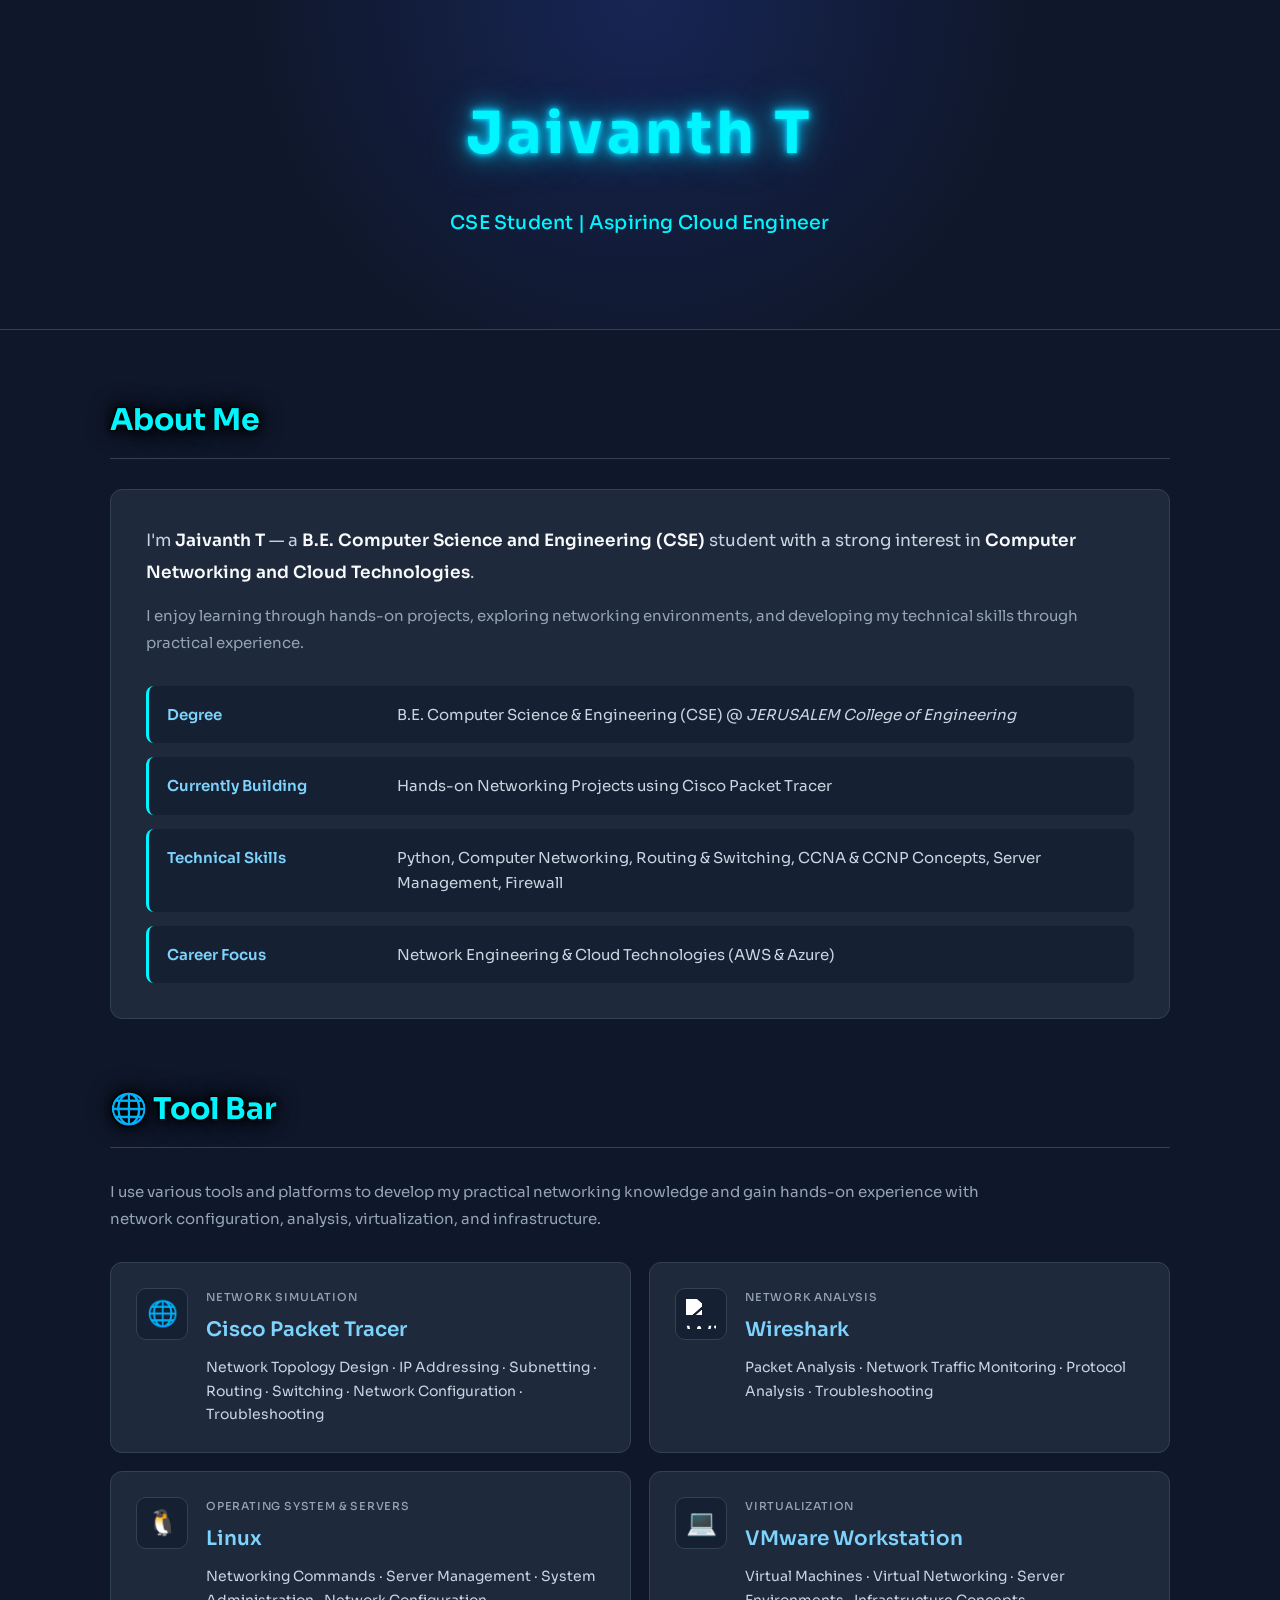
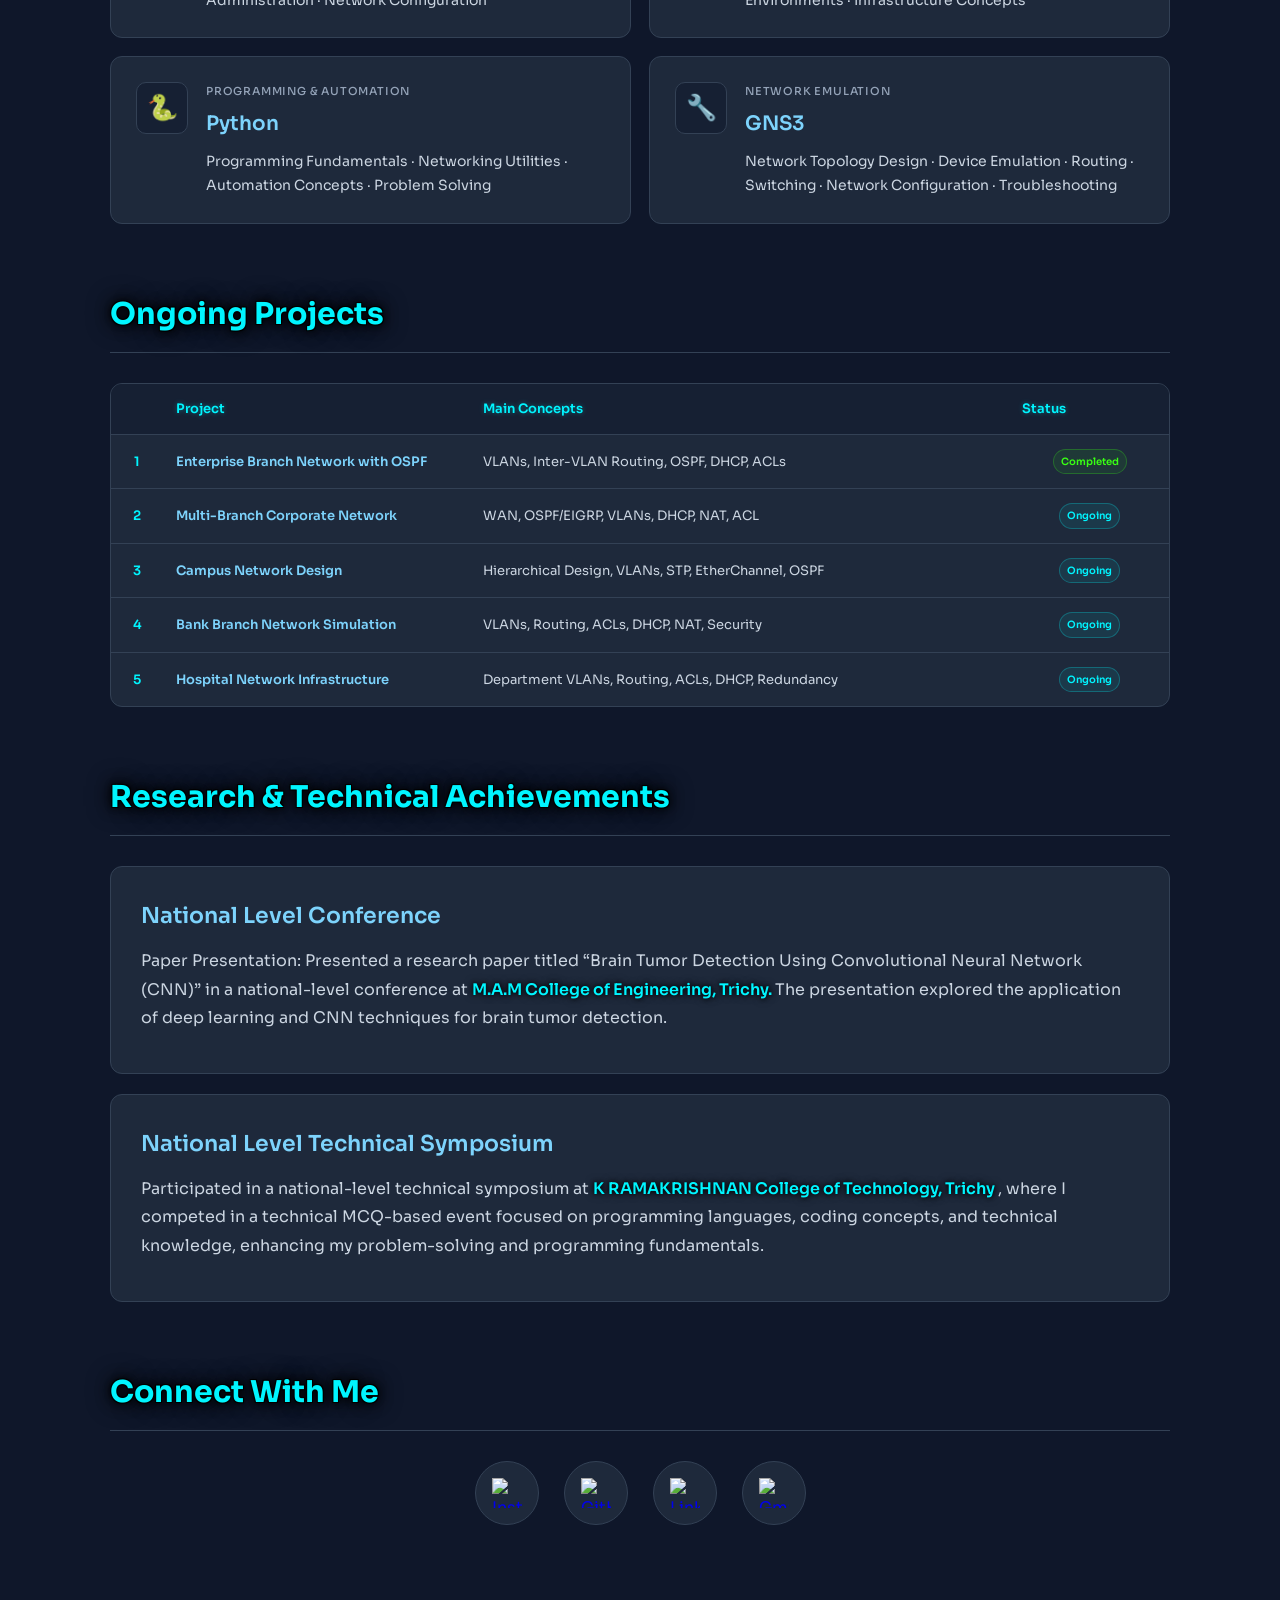
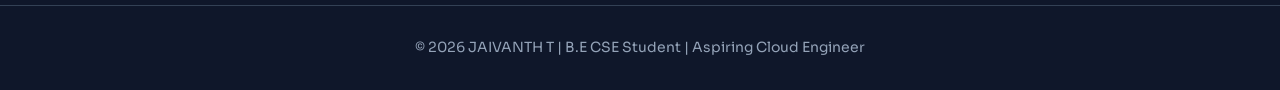
==== index.html @ 617c2a2b "Add portfolio website" ====
<!DOCTYPE html>
<html lang="en">
<head>
    <meta charset="UTF-8">
    <meta name="viewport" content="width=device-width, initial-scale=1.0">

    <title>Jaivanth T | Portfolio</title>

    <link rel="stylesheet" href="style.css">
</head>

<body>

    <!-- HERO SECTION -->
<header class="hero">

    <h1>Jaivanth T</h1>

    <div class="scroll-text-container">
        <div id="scroll-text" class="scroll-text">
            CSE Student | Aspiring Cloud Engineer
        </div>
    </div>

</header>

<!-- ================================
     ABOUT ME
================================ -->
<section class="section about-section">
    <h2>About Me</h2>

    <div class="about-card">

        <p class="about-intro">
            I'm <strong>Jaivanth T</strong> — a
            <strong>B.E. Computer Science and Engineering (CSE)</strong>
            student with a strong interest in
            <strong>Computer Networking and Cloud Technologies</strong>.
        </p>

        <p class="about-description">
            I enjoy learning through hands-on projects, exploring networking
            environments, and developing my technical skills through practical
            experience.
        </p>

        <div class="about-details">

            <div class="about-row">
                <span class="about-label">Degree</span>
                <span class="about-value">
                    B.E. Computer Science & Engineering (CSE) @ <i>JERUSALEM College of Engineering</i>
                </span>
            </div>



            <div class="about-row">
                <span class="about-label">Currently Building</span>
                <span class="about-value">
                    Hands-on Networking Projects
                    using Cisco Packet Tracer
                </span>
            </div>


            <div class="about-row">
                <span class="about-label">Technical Skills</span>
                <span class="about-value">
                    Python, Computer Networking, Routing & Switching,
                    CCNA & CCNP Concepts, Server Management, Firewall
                </span>
            </div>

            <div class="about-row">
                <span class="about-label">Career Focus</span>
                <span class="about-value">
                    Network Engineering & Cloud Technologies (AWS & Azure)
                </span>
            </div>

        </div>
    </div>
</section>


<!-- ========================================
     NETWORKING TOOLS & PLATFORMS
======================================== -->

<section class="section tools-section">

    <h2>🌐 Tool Bar</h2>

    <p class="tools-intro">
        I use various tools and platforms to develop my practical
        networking knowledge and gain hands-on experience with network
        configuration, analysis, virtualization, and infrastructure.
    </p>


    <div class="tools-grid">


        <!-- Cisco Packet Tracer -->

        <div class="tool-card">

            <div class="tool-icon">
                🌐
            </div>

            <div class="tool-content">

                <span class="tool-category">
                    Network Simulation
                </span>

                <h3>Cisco Packet Tracer</h3>

                <p>
                    Network Topology Design · IP Addressing · Subnetting ·
                    Routing · Switching · Network Configuration ·
                    Troubleshooting
                </p>

            </div>

        </div>


        <!-- Wireshark -->

        <div class="tool-card">

            <div class="tool-icon">
    <img src="https://cdn.jsdelivr.net/gh/simple-icons/simple-icons/icons/wireshark.svg"
         alt="Wireshark Logo">
</div>

            <div class="tool-content">

                <span class="tool-category">
                    Network Analysis
                </span>

                <h3>Wireshark</h3>

                <p>
                    Packet Analysis · Network Traffic Monitoring ·
                    Protocol Analysis · Troubleshooting
                </p>

            </div>

        </div>


        <!-- Linux -->

        <div class="tool-card">

            <div class="tool-icon">
                🐧
            </div>

            <div class="tool-content">

                <span class="tool-category">
                    Operating System & Servers
                </span>

                <h3>Linux</h3>

                <p>
                    Networking Commands · Server Management ·
                    System Administration · Network Configuration
                </p>

            </div>

        </div>


        <!-- VMware Workstation -->

        <div class="tool-card">

            <div class="tool-icon">
                💻
            </div>

            <div class="tool-content">

                <span class="tool-category">
                    Virtualization
                </span>

                <h3>VMware Workstation</h3>

                <p>
                    Virtual Machines · Virtual Networking ·
                    Server Environments · Infrastructure Concepts
                </p>

            </div>

        </div>


        <!-- Python -->

        <div class="tool-card">

            <div class="tool-icon">
                🐍
            </div>

            <div class="tool-content">

                <span class="tool-category">
                    Programming & Automation
                </span>

                <h3>Python</h3>

                <p>
                    Programming Fundamentals · Networking Utilities ·
                    Automation Concepts · Problem Solving
                </p>

            </div>

        </div>


        <!-- GNS3 -->

        <div class="tool-card">

            <div class="tool-icon">
                🔧
            </div>

            <div class="tool-content">

                <span class="tool-category">
                    Network Emulation
                </span>

                <h3>GNS3</h3>

                <p>
                    Network Topology Design · Device Emulation ·
                    Routing · Switching · Network Configuration ·
                    Troubleshooting
                </p>

            </div>

        </div>

    </div>

</section>



<!-- ========================================
     ONGOING PROJECTS
======================================== -->

<section class="section projects-section">

    <h2>Ongoing Projects</h2>

    <div class="projects-table-container">

        <table class="projects-table">

            <thead>

                <tr>
                    <th> </th>
                    <th>Project</th>
                    <th>Main Concepts</th>
                    <th>Status</th>
                </tr>

            </thead>


            <tbody>

                <tr>
                    <td>1</td>

                    <td class="project-name">
                        Enterprise Branch Network with OSPF
                    </td>

                    <td>
                        VLANs, Inter-VLAN Routing, OSPF, DHCP, ACLs
                    </td>

                    <td>
                        <span class="project-status completed">
                            Completed
                        </span>
                    </td>
                </tr>


                <tr>
                    <td>2</td>

                    <td class="project-name">
                        Multi-Branch Corporate Network
                    </td>

                    <td>
                        WAN, OSPF/EIGRP, VLANs, DHCP, NAT, ACL
                    </td>

                    <td>
                        <span class="project-status ongoing">
                              Ongoing
                        </span>
                    </td>
                </tr>


                <!-- <tr>
                    <td>3</td>

                    <td class="project-name">
                        Network Security with VLAN + ACL
                    </td>

                    <td>
                        VLAN Segmentation, ACL, Port Security
                    </td>

                    <td>
                        <span class="project-status ongoing">
                              Ongoing
                        </span>
                    </td>
                </tr> -->


                <tr>
                    <td>3</td>

                    <td class="project-name">
                        Campus Network Design
                    </td>

                    <td>
                        Hierarchical Design, VLANs, STP,
                        EtherChannel, OSPF
                    </td>

                    <td>
                        <span class="project-status ongoing">
                              Ongoing
                        </span>
                    </td>
                </tr>


                <tr>
                    <td>4</td>

                    <td class="project-name">
                        Bank Branch Network Simulation
                    </td>

                    <td>
                        VLANs, Routing, ACLs, DHCP, NAT, Security
                    </td>

                    <td>
                        <span class="project-status ongoing">
                              Ongoing
                        </span>
                    </td>
                </tr>


                <tr>
                    <td>5</td>

                    <td class="project-name">
                        Hospital Network Infrastructure
                    </td>

                    <td>
                        Department VLANs, Routing, ACLs,
                        DHCP, Redundancy
                    </td>

                    <td>
                        <span class="project-status ongoing">
                              Ongoing
                        </span>
                    </td>
                </tr>


                <!-- <tr>
                    <td>7</td>

                    <td class="project-name">
                        ISP Network Simulation
                    </td>

                    <td>
                        Multiple Routers, OSPF, Static Routing, WAN
                    </td>

                    <td>
                        <span class="project-status ongoing">
                              Ongoing
                        </span>
                    </td>
                </tr>


                <tr>
                    <td>8</td>

                    <td class="project-name">
                        Network Monitoring & Troubleshooting Lab
                    </td>

                    <td>
                        Ping, Traceroute, Routing Tables, DHCP,
                        DNS, Troubleshooting
                    </td>

                    <td>
                        <span class="project-status ongoing">
                              Ongoing
                        </span>
                    </td>
                </tr>


                <tr>
                    <td>9</td>

                    <td class="project-name">
                        Secure Office Network
                    </td>

                    <td>
                        VLAN, ACL, NAT, DHCP, SSH, Port Security
                    </td>

                    <td>
                        <span class="project-status ongoing">
                              Ongoing
                        </span>
                    </td>
                </tr>


                <tr>
                    <td>10</td>

                    <td class="project-name">
                        Redundant Enterprise Network
                    </td>

                    <td>
                        STP, EtherChannel, HSRP Concepts, OSPF
                    </td>

                    <td>
                        <span class="project-status ongoing">
                             Ongoing
                        </span>
                    </td>
                </tr> -->

            </tbody>

        </table>

    </div>

</section>


 
    <!-- ACHIEVEMENTS -->
    <section class="section">
        <h2>Research & Technical Achievements</h2>

        <div class="card">
            <h3>National Level Conference</h3>
<p>
    Paper Presentation: Presented a research paper titled
    “Brain Tumor Detection Using Convolutional Neural Network (CNN)”
    in a national-level conference at
    <span class="college-name">
        M.A.M College of Engineering, Trichy.
    </span>
    The presentation explored the application of deep learning and CNN
    techniques for brain tumor detection.
</p>

        </div>

        <div class="card">
            <h3>National Level Technical Symposium</h3>

<p>
    Participated in a national-level technical symposium at
    <span class="college-name">
        K RAMAKRISHNAN College of Technology, Trichy
    </span>,
    where I competed in a technical MCQ-based event focused on
    programming languages, coding concepts, and technical knowledge,
    enhancing my problem-solving and programming fundamentals.
</p>

        </div>
    </section>



    <!-- CONNECT WITH ME -->
<section class="section contact">
    <h2>Connect With Me</h2>

    <div class="social-links">

        <!-- Instagram -->
        <a href="https://www.instagram.com/ja1vanth._/"
           target="_blank"
           rel="noopener noreferrer"
           class="social-icon"
           aria-label="Instagram">
            <img src="https://cdn.jsdelivr.net/gh/simple-icons/simple-icons/icons/instagram.svg"
                 alt="Instagram">
        </a>

        <!-- GitHub -->
        <a href="https://github.com/jaivanth-net"
           target="_blank"
           rel="noopener noreferrer"
           class="social-icon"
           aria-label="GitHub">
            <img src="https://cdn.jsdelivr.net/gh/simple-icons/simple-icons/icons/github.svg"
                 alt="GitHub">
        </a>

        <!-- LinkedIn -->
        <a href="https://www.linkedin.com/in/jaivanth-t-62360b422/"
           target="_blank"
           rel="noopener noreferrer"
           class="social-icon"
           aria-label="LinkedIn">
            <img src="https://cdn.jsdelivr.net/gh/simple-icons/simple-icons/icons/linkedin.svg"
                 alt="LinkedIn">
        </a>

        <!-- Gmail -->
        <a href="mailto:jaivanth.ta@gmail.com"
           class="social-icon"
           aria-label="Email">
            <img src="https://cdn.jsdelivr.net/gh/simple-icons/simple-icons/icons/gmail.svg"
                 alt="Gmail">
        </a>

    </div>
</section>


    <!-- FOOTER -->
    <footer>
        <p>© 2026 JAIVANTH T | B.E CSE Student | Aspiring Cloud Engineer</p>
    </footer>
<script src="script.js"></script>
</body>
</html>
---- style.css ----
/* ========================================
   FONT
======================================== */

@import url('https://fonts.googleapis.com/css2?family=Sora:wght@400;500;600;700&display=swap');


/* ========================================
   COLOUR PALETTE
======================================== */

:root {
    --background: #0F172A;

    --card: #1E293B;

    --card-inner: #162033;

    --white: #F8FAFC;

    --heading: #00F5FF;

    --title: #7DD3FC;

    --text: #CBD5E1;

    --muted: #94A3B8;

    --border: #334155;

    --hover: #0EA5E9;

    --success: #34D399;

    --success-bg: #064E3B;
}


/* ========================================
   GLOBAL
======================================== */

* {
    margin: 0;
    padding: 0;
    box-sizing: border-box;
}

html {
    scroll-behavior: smooth;
}

body {
    font-family: 'Sora', sans-serif;

    background: var(--background);

    color: var(--text);

    line-height: 1.7;

    font-weight: 400;
}


/* ========================================
   HERO
======================================== */

.hero {
    min-height: 330px;

    display: flex;

    flex-direction: column;

    justify-content: center;

    align-items: center;

    text-align: center;

    overflow: hidden;

    padding: 50px 20px;

    background:
        radial-gradient(
            circle at top,
            #172554 0%,
            #0F172A 55%
        );

    border-bottom: 1px solid var(--border);
}


/* ========================================
   NAME
======================================== */

.hero h1 {
    font-size: 58px;
    font-weight: 700;
    letter-spacing: 4px;
    color: #00F5FF;
    margin-bottom: 18px;

    text-shadow:
        0 0 5px #00E5FF,
        0 0 12px #00BFFF,
        0 0 25px rgba(0, 229, 255, 0.7),
        0 0 45px rgba(0, 191, 255, 0.4);
}


/* ========================================
   SCROLLING TITLE
======================================== */

.scroll-text-container {
    width: 100%;

    max-width: 900px;

    height: 42px;

    display: flex;

    justify-content: center;

    align-items: center;

    overflow: hidden;
}

.scroll-text {
    font-family: 'Sora', sans-serif;

    font-size: 19px;

    font-weight: 500;

    letter-spacing: 0.2px;

    color: var(--heading);

    white-space: nowrap;

    animation: textScroll 0.8s ease-in-out;
}


/* ========================================
   SCROLL ANIMATION
======================================== */

@keyframes textScroll {

    0% {

        transform:
            translateY(35px)
            scale(0.90);

        opacity: 0;

        filter: blur(6px);

    }

    70% {

        transform:
            translateY(-3px)
            scale(1.02);

        opacity: 1;

        filter: blur(0);

    }

    100% {

        transform:
            translateY(0)
            scale(1);

        opacity: 1;

    }

}


/* ========================================
   MAIN SECTIONS
======================================== */

.section {
    width: 90%;

    max-width: 1100px;

    margin: 65px auto;

    padding: 0 20px;
}


/* ========================================
   SECTION HEADINGS
======================================== */

.section h2 {

    font-size: 30px;

    font-weight: 700;

    color: #00F5FF;

    margin-bottom: 30px;

    padding-bottom: 12px;

    border-bottom: 1px solid var(--border);

    /* Black outline + black glow */

    text-shadow:
    -1px -1px 0 #000000,
     1px -1px 0 #000000,
    -1px  1px 0 #000000,
     1px  1px 0 #000000,
     0 0 6px #000000,
     0 0 15px #000000,
     0 0 25px rgba(0, 0, 0, 0.95);

}


/* ========================================
   CARDS
======================================== */

.card {
    width: 100%;

    background: var(--card);

    border: 1px solid var(--border);

    border-radius: 12px;

    padding: 30px;

    margin-bottom: 20px;

    transition:
        transform 0.3s ease,
        border-color 0.3s ease,
        box-shadow 0.3s ease;
}


/* ========================================
   CARD HOVER
======================================== */

.card:hover {
    transform: translateY(-4px);

    border-color: var(--heading);

    box-shadow:
        0 12px 30px rgba(0, 0, 0, 0.25);
}


/* ========================================
   SKILLS
======================================== */

.card ul {
    list-style: none;

    display: grid;

    grid-template-columns:
        repeat(2, minmax(0, 1fr));

    gap: 16px;

    padding: 0;

    margin: 0;
}


/* ========================================
   SKILL ITEMS
======================================== */

.card li {
    background: var(--card-inner);

    padding: 14px 20px;

    border-radius: 8px;

    border-left: 3px solid var(--heading);

    font-family: 'Sora', sans-serif;

    font-size: 16px;

    font-weight: 400;

    color: var(--text);

    transition:
        transform 0.3s ease,
        background 0.3s ease;
}


/* ========================================
   SKILL HOVER
======================================== */

.card li:hover {
    transform: translateX(5px);

    background: var(--card);
}


/* ========================================
   PROJECT TITLES
======================================== */

.card h3 {
    font-family: 'Sora', sans-serif;

    font-size: 22px;

    font-weight: 600;

    color: var(--title);

    margin-bottom: 12px;
}


/* ========================================
   INNER CONTENT
======================================== */

.card p {
    font-family: 'Sora', sans-serif;

    font-size: 16px;

    font-weight: 400;

    color: var(--text);

    line-height: 1.8;

    margin-bottom: 10px;
}


/* ========================================
   PROJECT STATUS
======================================== */

.status {
    display: inline-block;

    margin-top: 12px;

    padding: 5px 14px;

    border-radius: 20px;

    background: var(--success-bg);

    color: var(--success);

    font-family: 'Sora', sans-serif;

    font-size: 13px;

    font-weight: 500;
}


/* ========================================
   NOTES
======================================== */

.note {
    margin-top: 20px;

    font-family: 'Sora', sans-serif;

    font-size: 15px;

    font-weight: 400;

    color: var(--muted);

    font-style: italic;
}


/* ========================================
   CONNECT WITH ME
======================================== */

.social-links {
    display: flex;

    justify-content: center;

    align-items: center;

    gap: 25px;

    margin-top: 25px;
}


/* ========================================
   SOCIAL ICON CONTAINER
======================================== */

.social-icon {
    width: 64px;

    height: 64px;

    display: flex;

    justify-content: center;

    align-items: center;

    background: var(--card);

    border: 1px solid var(--border);

    border-radius: 50%;

    text-decoration: none;

    transition:
        transform 0.3s ease,
        border-color 0.3s ease,
        box-shadow 0.3s ease,
        background 0.3s ease;
}


/* ========================================
   SOCIAL ICON
======================================== */

.social-icon img {
    width: 30px;

    height: 30px;

    /*
       IMPORTANT:
       No invert filter here.
       This keeps the original logo colours.
    */

    filter: none;

    transition:
        transform 0.3s ease;
}


/* ========================================
   INSTAGRAM
======================================== */

.social-icon.instagram img {
    filter: none;
}


/* ========================================
   GITHUB
======================================== */

.social-icon.github img {
    filter: none;
}


/* ========================================
   LINKEDIN
======================================== */

.social-icon.linkedin img {
    filter: none;
}


/* ========================================
   GMAIL
======================================== */

.social-icon.gmail img {
    filter: none;
}



/* ========================================
   SOCIAL HOVER
======================================== */

.social-icon:hover {
    transform: translateY(-7px);

    border-color: var(--heading);

    background: #172554;

    box-shadow:
        0 8px 20px rgba(56, 189, 248, 0.20);
}


.social-icon:hover img {
    transform: scale(1.15);
}


/* ========================================
   FOOTER
======================================== */

footer {
    width: 100%;

    text-align: center;

    padding: 30px 20px;

    margin-top: 80px;

    border-top: 1px solid var(--border);

    color: var(--muted);

    font-family: 'Sora', sans-serif;

    font-size: 14px;

    font-weight: 400;
}


/* ========================================
   MOBILE
======================================== */

@media (max-width: 700px) {

    .hero {
        min-height: 270px;

        padding: 40px 15px;
    }


    .hero h1 {
        font-size: 38px;

        letter-spacing: 3px;
    }


    .scroll-text {
        font-size: 15px;
    }


    .section {
        width: 92%;

        padding: 0 10px;

        margin: 45px auto;
    }


    .section h2 {
        font-size: 26px;
    }


    .card {
        padding: 22px;
    }


    .card ul {
        grid-template-columns: 1fr;

        gap: 12px;
    }


    .card li {
        font-size: 15px;
    }


    .card h3 {
        font-size: 20px;
    }


    .card p {
        font-size: 15px;
    }


    /* SOCIAL ICONS */

    .social-links {
        gap: 15px;
    }


    .social-icon {
        width: 54px;

        height: 54px;
    }


    .social-icon img {
        width: 25px;

        height: 25px;
    }


    footer {
        font-size: 13px;
    }
}


/* ========================================
   VERY SMALL SCREENS
======================================== */

@media (max-width: 400px) {

    .hero h1 {
        font-size: 32px;
    }


    .scroll-text {
        font-size: 13px;
    }


    .social-links {
        gap: 10px;
    }
}
/* ========================================
   ABOUT ME
======================================== */

.about-card {
    width: 100%;
    background: var(--card);
    border: 1px solid var(--border);
    border-radius: 12px;
    padding: 35px;
    transition:
        transform 0.3s ease,
        border-color 0.3s ease,
        box-shadow 0.3s ease;
}

.about-card:hover {
    transform: translateY(-4px);
    border-color: var(--heading);
    box-shadow: 0 12px 30px rgba(0, 0, 0, 0.25);
}

.about-intro {
    font-size: 17px;
    line-height: 1.9;
    color: var(--text);
    margin-bottom: 12px;
}

.about-intro strong {
    color: var(--white);
    font-weight: 600;
}

.about-description {
    font-size: 15px;
    line-height: 1.8;
    color: var(--muted);
    margin-bottom: 30px;
}

.about-details {
    display: flex;
    flex-direction: column;
    gap: 14px;
}

.about-row {
    display: grid;
    grid-template-columns: 210px 1fr;
    gap: 20px;
    padding: 16px 18px;
    background: var(--card-inner);
    border-left: 3px solid var(--heading);
    border-radius: 8px;
    transition:
        transform 0.3s ease,
        background 0.3s ease,
        border-color 0.3s ease;
}

.about-row:hover {
    transform: translateX(5px);
    background: var(--card);
    border-color: var(--hover);
}

.about-label {
    color: var(--title);
    font-size: 15px;
    font-weight: 600;
}

.about-value {
    color: var(--text);
    font-size: 15px;
    line-height: 1.7;
}


/* ========================================
   NETWORKING TOOLS & PLATFORMS
======================================== */

.tools-intro {
    color: var(--muted);
    font-size: 15px;
    line-height: 1.8;
    margin-bottom: 30px;
    max-width: 900px;
}

.tools-grid {
    display: grid;
    grid-template-columns: repeat(2, minmax(0, 1fr));
    gap: 20px;
}

.tool-card {
    display: flex;
    gap: 20px;
    align-items: flex-start;

    background: var(--card);
    border: 1px solid var(--border);
    border-radius: 12px;
    padding: 28px;

    transition:
        transform 0.3s ease,
        border-color 0.3s ease,
        box-shadow 0.3s ease;
}

.tool-card:hover {
    transform: translateY(-5px);
    border-color: var(--heading);
    box-shadow: 0 12px 30px rgba(0, 0, 0, 0.25);
}

.tool-icon {
    min-width: 55px;
    height: 55px;

    display: flex;
    justify-content: center;
    align-items: center;

    background: var(--card-inner);
    border: 1px solid var(--border);
    border-radius: 10px;

    font-size: 27px;

    transition:
        transform 0.3s ease,
        border-color 0.3s ease,
        background 0.3s ease;
}

.tool-card:hover .tool-icon {
    transform: scale(1.08);
    border-color: var(--heading);
    background: #172554;
}

.tool-content {
    flex: 1;
}

.tool-category {
    display: block;
    color: var(--muted);
    font-size: 12px;
    font-weight: 500;
    text-transform: uppercase;
    letter-spacing: 0.7px;
    margin-bottom: 7px;
}

.tool-card h3 {
    color: var(--title);
    font-size: 20px;
    font-weight: 600;
    margin-bottom: 10px;
}

.tool-card p {
    color: var(--text);
    font-size: 14px;
    line-height: 1.7;
    margin: 0;
}


/* ========================================
   MOBILE
======================================== */

@media (max-width: 700px) {

    .about-card {
        padding: 22px;
    }

    .about-intro {
        font-size: 15px;
    }

    .about-description {
        font-size: 14px;
    }

    .about-row {
        grid-template-columns: 1fr;
        gap: 5px;
        padding: 14px 16px;
    }

    .about-label {
        font-size: 14px;
    }

    .about-value {
        font-size: 14px;
    }

    .tools-grid {
        grid-template-columns: 1fr;
    }

    .tool-card {
        padding: 22px;
        gap: 15px;
    }

    .tool-icon {
        min-width: 48px;
        height: 48px;
        font-size: 23px;
    }

    .tool-card h3 {
        font-size: 18px;
    }

    .tool-card p {
        font-size: 13px;
    }
}
/* ========================================
   TOOLS I USE - LOGOS
======================================== */

.tools-logo-grid {
    display: grid;
    grid-template-columns: repeat(5, 1fr);
    gap: 8px;
    margin-top: 30px;
}

.logo-card {
    height: 70px;
    width: 70px;
    display: flex;
    justify-content: center;
    align-items: center;
    
    background: var(--card);
    border: 1px solid var(--border);
    border-radius: 5px;

    transition:
        transform 0.3s ease,
        border-color 0.3s ease,
        box-shadow 0.3s ease,
        background 0.3s ease;
}

.logo-card img {
    width: 48px;
    height: 48px;

    /* Black/white appearance initially */
    filter: grayscale(1) brightness(0) invert(1);

    transition:
        filter 0.35s ease,
        transform 0.35s ease;
}


/* ========================================
   HOVER EFFECT
======================================== */

.logo-card:hover {
    transform: translateY(-8px);
    background: var(--card-inner);
}

.logo-card:hover img {
    transform: scale(1.18);
}




/* ========================================
   MOBILE
======================================== */

@media (max-width: 900px) {
    .tools-logo-grid {
        grid-template-columns: repeat(1, 2fr);
    }
}

@media (max-width: 600px) {
    .tools-logo-grid {
        grid-template-columns: repeat(2, 1fr);
        gap: 15px;
    }

    .logo-card {
        height: 125px;
    }

    .logo-card img {
        width: 44px;
        height: 44px;
    }
}

.college-name {
    color: #00F5FF;
    font-weight: 600;
}

.college-name {
    color: #00F5FF;
    font-weight: 600;

    text-shadow:
        0 0 4px #000000,
        0 0 8px rgba(0, 0, 0, 0.8);
}


/* ========================================
   NETWORKING TOOLS & PLATFORMS
======================================== */

.tools-intro {

    color: var(--muted);

    font-size: 15px;

    line-height: 1.8;

    margin-bottom: 30px;

    max-width: 900px;

}


/* ========================================
   TOOLS GRID
======================================== */

.tools-grid {

    display: grid;

    grid-template-columns:
        repeat(2, minmax(0, 1fr));

    gap: 18px;

}


/* ========================================
   TOOL CARD
======================================== */

.tool-card {

    display: flex;

    gap: 18px;

    align-items: flex-start;

    background: var(--card);

    border: 1px solid var(--border);

    border-radius: 12px;

    padding: 25px;

    transition:
        transform 0.3s ease,
        border-color 0.3s ease,
        box-shadow 0.3s ease,
        background 0.3s ease;

}


/* ========================================
   CARD HOVER
======================================== */

.tool-card:hover {

    transform: translateY(-5px);

    border-color: #00F5FF;

    box-shadow:
        0 0 18px rgba(0, 245, 255, 0.18),
        0 12px 30px rgba(0, 0, 0, 0.25);

}


/* ========================================
   TOOL ICON
======================================== */

.tool-icon {

    min-width: 52px;

    width: 52px;

    height: 52px;

    display: flex;

    justify-content: center;

    align-items: center;

    background: var(--card-inner);

    border: 1px solid var(--border);

    border-radius: 10px;

    font-size: 25px;

    transition:
        transform 0.3s ease,
        border-color 0.3s ease,
        background 0.3s ease,
        box-shadow 0.3s ease;

}


.tool-card:hover .tool-icon {

    transform: scale(1.08);

    border-color: #00F5FF;

    background: #172554;

    box-shadow:
        0 0 12px rgba(0, 245, 255, 0.20);

}


/* ========================================
   TOOL CONTENT
======================================== */

.tool-content {

    flex: 1;

}


/* ========================================
   CATEGORY
======================================== */

.tool-category {

    display: block;

    color: var(--muted);

    font-size: 11px;

    font-weight: 500;

    text-transform: uppercase;

    letter-spacing: 0.8px;

    margin-bottom: 6px;

}


/* ========================================
   TOOL NAME
======================================== */

.tool-card h3 {

    color: var(--title);

    font-size: 20px;

    font-weight: 600;

    margin-bottom: 9px;

    transition:
        color 0.3s ease;

}


.tool-card:hover h3 {

    color: #00F5FF;

}


/* ========================================
   TOOL DESCRIPTION
======================================== */

.tool-card p {

    color: var(--text);

    font-size: 14px;

    line-height: 1.7;

    margin: 0;

}


/* ========================================
   MOBILE
======================================== */

@media (max-width: 700px) {

    .tools-grid {

        grid-template-columns: 1fr;

        gap: 15px;

    }


    .tool-card {

        padding: 21px;

        gap: 15px;

    }


    .tool-icon {

        min-width: 48px;

        width: 48px;

        height: 48px;

        font-size: 22px;

    }


    .tool-card h3 {

        font-size: 18px;

    }


    .tool-card p {

        font-size: 13px;

    }

}


/* ========================================
   ONGOING PROJECTS TABLE
======================================== */

.projects-table-container {

    width: 100%;

    background: var(--card);

    border: 1px solid var(--border);

    border-radius: 12px;

    overflow: hidden;

}


/* ========================================
   TABLE
======================================== */

.projects-table {

    width: 100%;

    border-collapse: collapse;

    table-layout: fixed;

}


/* ========================================
   COLUMN WIDTHS
======================================== */

.projects-table th:nth-child(1),
.projects-table td:nth-child(1) {

    width: 5%;

}


.projects-table th:nth-child(2),
.projects-table td:nth-child(2) {

    width: 29%;

}


.projects-table th:nth-child(3),
.projects-table td:nth-child(3) {

    width: 51%;

}


.projects-table th:nth-child(4),
.projects-table td:nth-child(4) {

    width: 15%;

}


/* ========================================
   TABLE HEADER
======================================== */

.projects-table thead {

    background: #162033;

}


.projects-table th {

    padding: 14px 12px;

    color: #00F5FF;

    font-size: 13px;

    font-weight: 600;

    text-align: left;

    border-bottom: 1px solid var(--border);

    text-shadow:
        0 0 5px rgba(0, 245, 255, 0.35);

}


/* ========================================
   TABLE CELLS
======================================== */

.projects-table td {

    padding: 14px 12px;

    color: var(--text);

    font-size: 13px;

    line-height: 1.55;

    border-bottom: 1px solid var(--border);

    vertical-align: middle;

    word-wrap: break-word;

    overflow-wrap: break-word;

}


/* ========================================
   PROJECT NUMBER
======================================== */

.projects-table td:first-child {

    color: #00F5FF;

    font-weight: 600;

    text-align: center;

}


/* ========================================
   PROJECT NAME
======================================== */

.project-name {

    color: var(--title) !important;

    font-weight: 600;

}


/* ========================================
   STATUS
======================================== */

.projects-table td:nth-child(4) {

    text-align: center;

}


.project-status {

    display: inline-flex;

    align-items: center;

    justify-content: center;

    gap: 4px;

    padding: 4px 7px;

    border-radius: 15px;

    font-size: 10px;

    font-weight: 600;

    white-space: nowrap;

}


/* ========================================
   ONGOING
======================================== */

.project-status.ongoing {

    color: #00F5FF;

    background: rgba(0, 245, 255, 0.08);

    border: 1px solid rgba(0, 245, 255, 0.25);

}


/* ========================================
   COMPLETED
======================================== */

.project-status.completed {

    color: #39FF14;

    background: rgba(57, 255, 20, 0.08);

    border: 1px solid rgba(57, 255, 20, 0.25);

}


/* ========================================
   ROW HOVER
======================================== */

.projects-table tbody tr {

    transition:
        background 0.25s ease;

}


.projects-table tbody tr:hover {

    background: #162033;

}


.projects-table tbody tr:hover .project-name {

    color: #00F5FF !important;

}


/* ========================================
   LAST ROW
======================================== */

.projects-table tbody tr:last-child td {

    border-bottom: none;

}


/* ========================================
   TABLET
======================================== */

@media (max-width: 900px) {

    .projects-table th,
    .projects-table td {

        padding: 12px 9px;

        font-size: 12px;

    }


    .project-status {

        font-size: 9px;

        padding: 4px 6px;

    }

}


/* ========================================
   MOBILE
======================================== */

@media (max-width: 700px) {

    .projects-table {

        width: 100%;

        table-layout: fixed;

    }


    .projects-table th,
    .projects-table td {

        padding: 10px 6px;

        font-size: 10px;

    }


    .projects-table th:nth-child(1),
    .projects-table td:nth-child(1) {

        width: 7%;

    }


    .projects-table th:nth-child(2),
    .projects-table td:nth-child(2) {

        width: 29%;

    }


    .projects-table th:nth-child(3),
    .projects-table td:nth-child(3) {

        width: 49%;

    }


    .projects-table th:nth-child(4),
    .projects-table td:nth-child(4) {

        width: 15%;

    }


    .project-status {

        font-size: 8px;

        padding: 3px 5px;

        gap: 2px;

    }

}


/* ========================================
   VERY SMALL SCREENS
======================================== */

@media (max-width: 400px) {

    .projects-table th,
    .projects-table td {

        padding: 8px 4px;

        font-size: 9px;

    }


    .project-status {

        font-size: 7px;

        padding: 3px 4px;

    }

}

.tool-icon img {
    width: 30px;
    height: 30px;
    object-fit: contain;
    filter:
        grayscale(1)
        brightness(0)
        invert(1);
    transition:
        transform 0.3s ease,
        filter 0.3s ease;
}
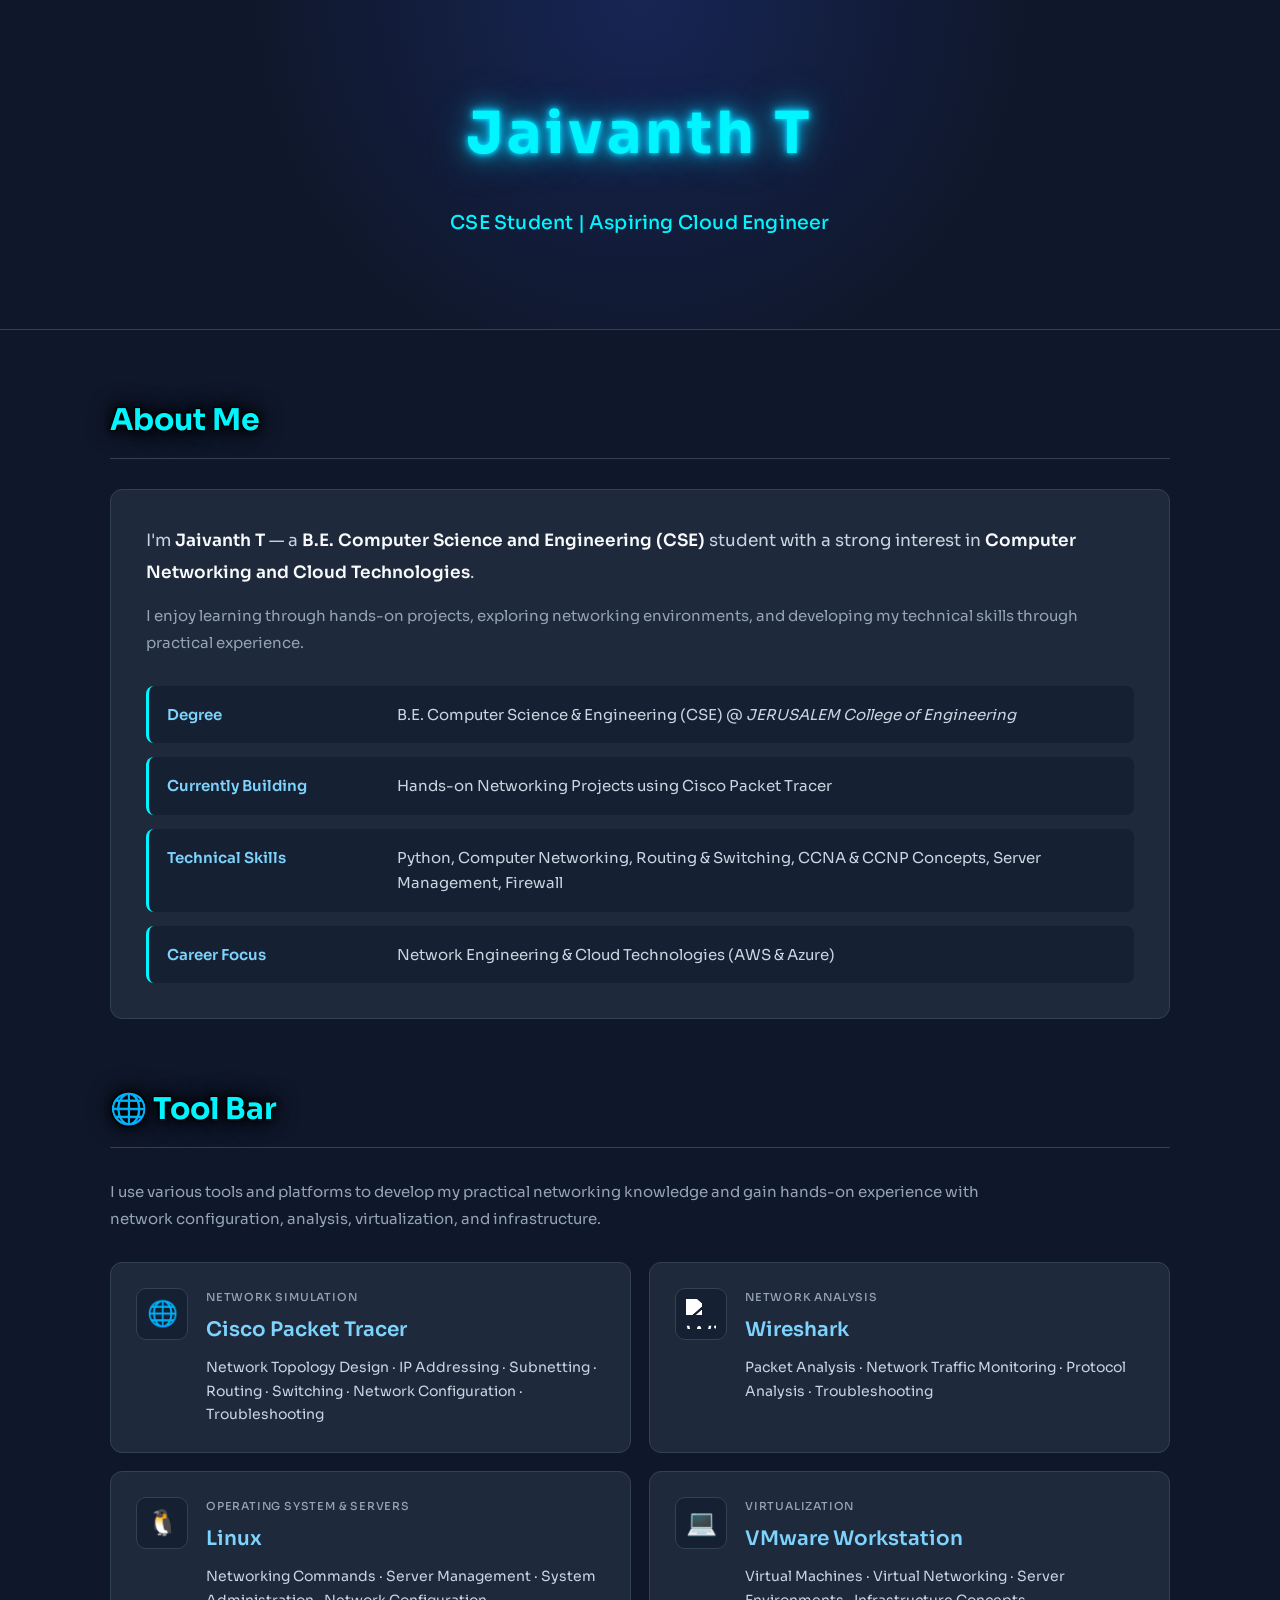
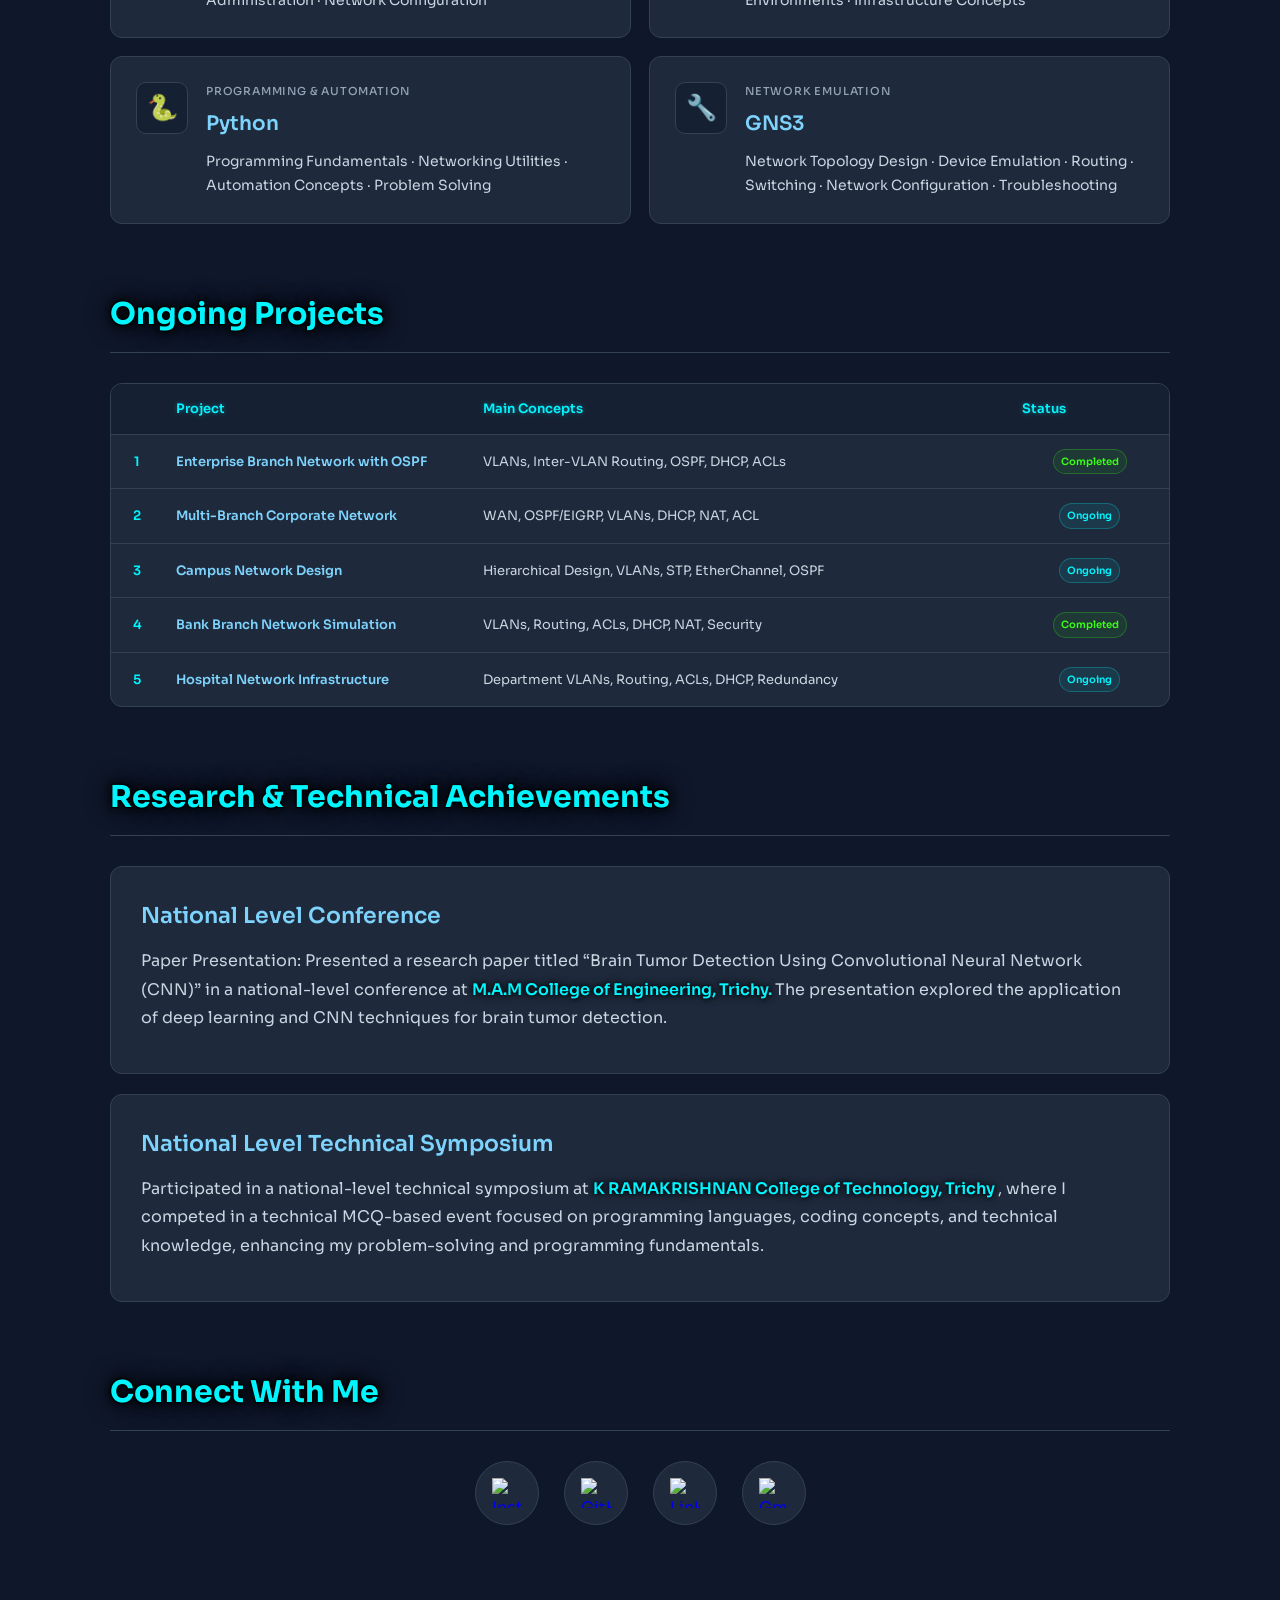
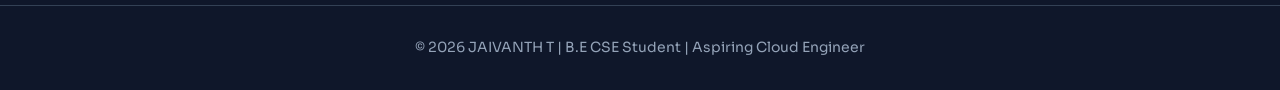
==== commit af408cbd: "Update portfolio" ====
--- a/index.html
+++ b/index.html
@@ -382,8 +382,8 @@
                     </td>
 
                     <td>
-                        <span class="project-status ongoing">
-                              Ongoing
+                        <span class="project-status completed">
+                              Completed
                         </span>
                     </td>
                 </tr>
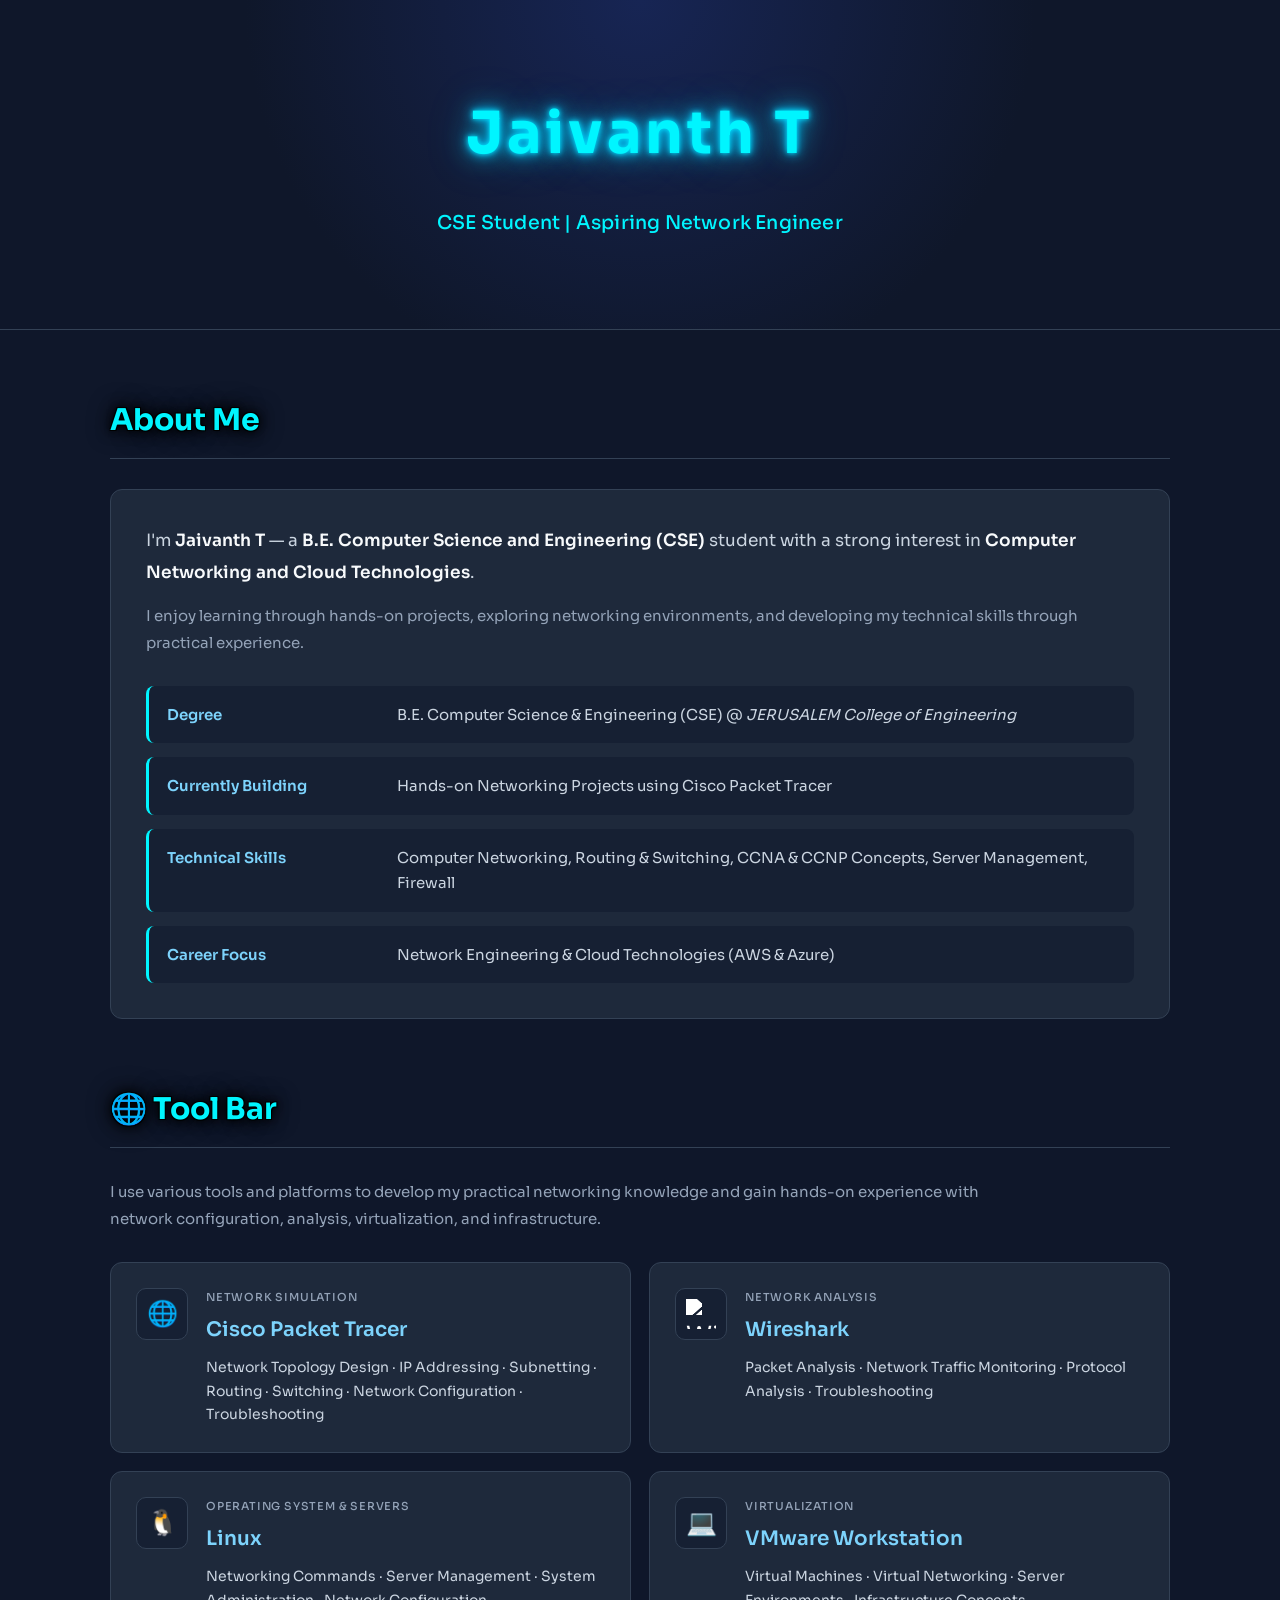
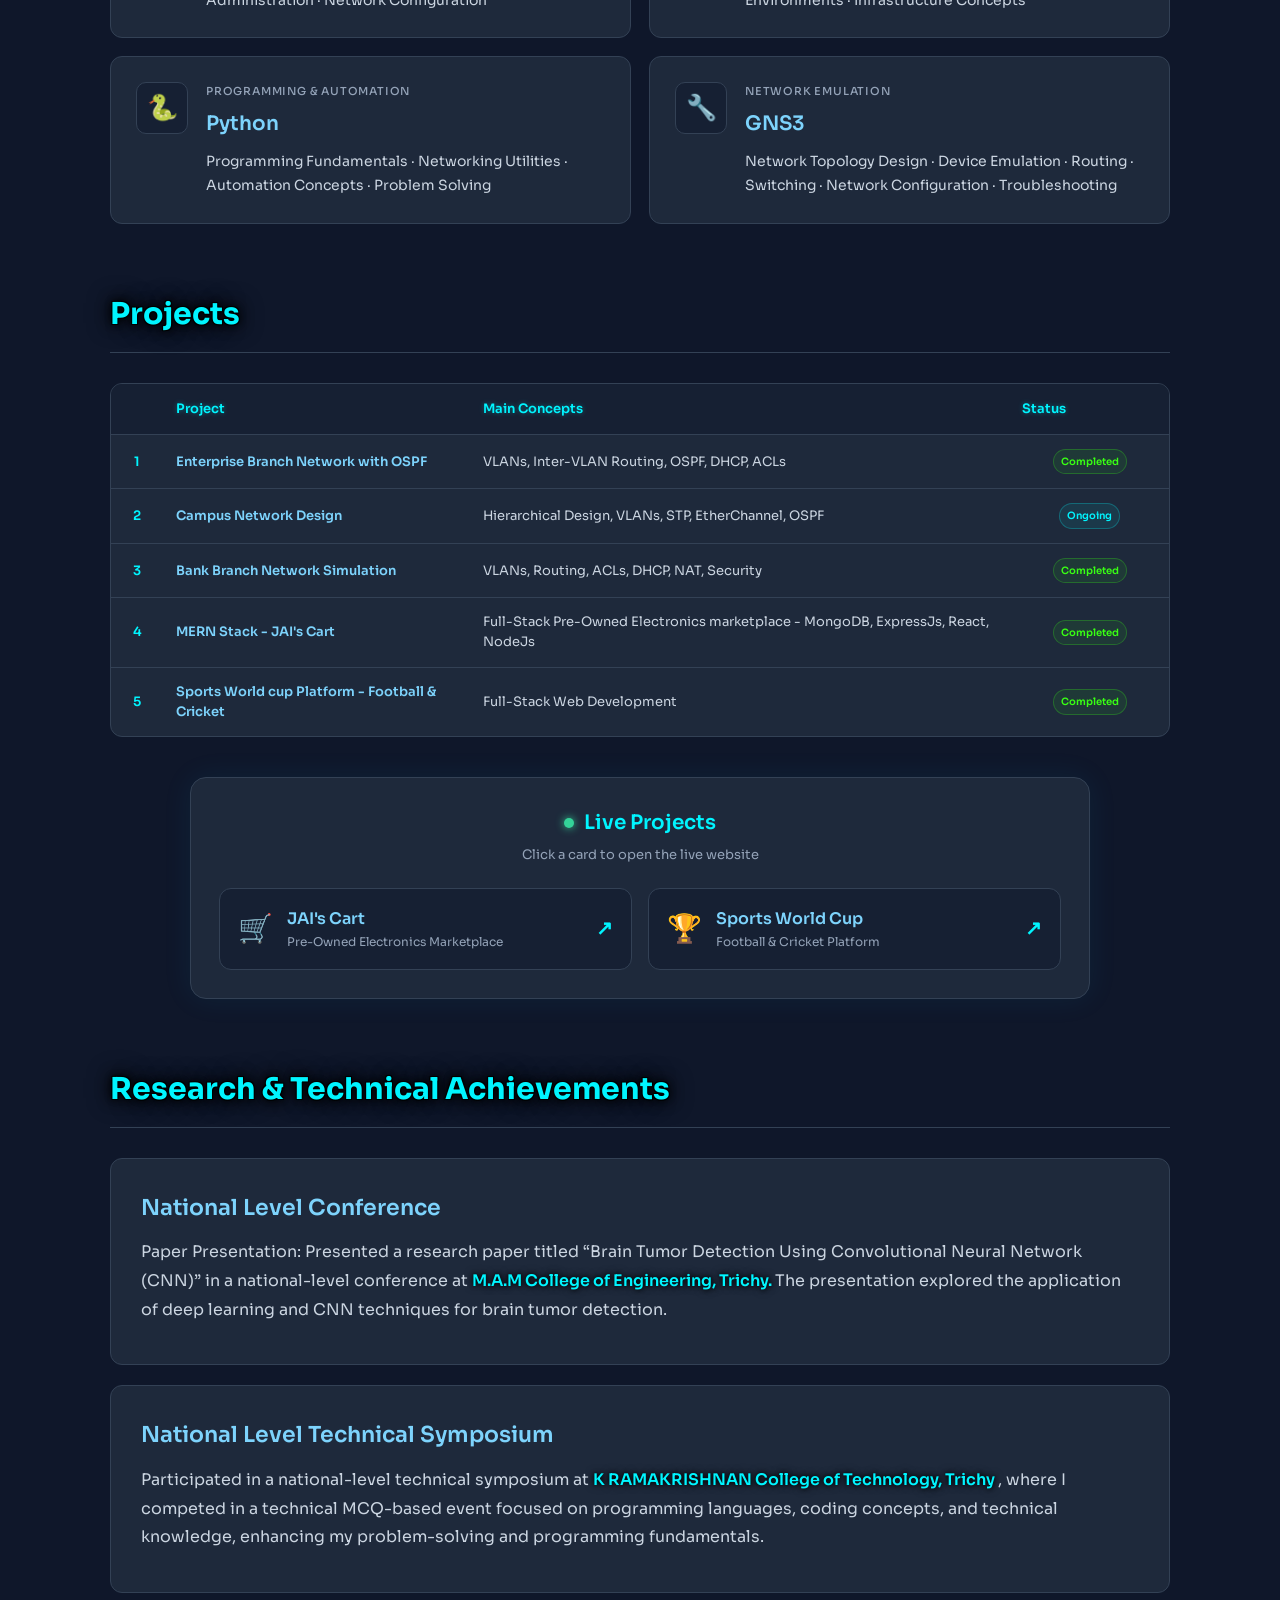
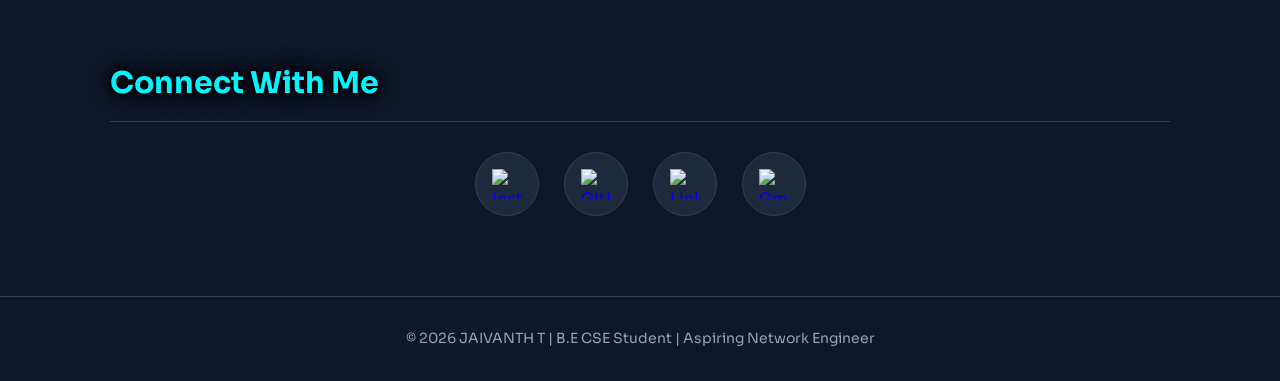
==== commit 54463bb9: "Update portfolio: projects section and live links" ====
--- a/index.html
+++ b/index.html
@@ -18,7 +18,7 @@
 
     <div class="scroll-text-container">
         <div id="scroll-text" class="scroll-text">
-            CSE Student | Aspiring Cloud Engineer
+            CSE Student | Aspiring Network Engineer
         </div>
     </div>
 
@@ -68,7 +68,7 @@
             <div class="about-row">
                 <span class="about-label">Technical Skills</span>
                 <span class="about-value">
-                    Python, Computer Networking, Routing & Switching,
+                    Computer Networking, Routing & Switching,
                     CCNA & CCNP Concepts, Server Management, Firewall
                 </span>
             </div>
@@ -273,7 +273,7 @@
 
 <section class="section projects-section">
 
-    <h2>Ongoing Projects</h2>
+    <h2>Projects</h2>
 
     <div class="projects-table-container">
 
@@ -312,7 +312,7 @@
                 </tr>
 
 
-                <tr>
+                <!--<tr>
                     <td>2</td>
 
                     <td class="project-name">
@@ -328,7 +328,7 @@
                               Ongoing
                         </span>
                     </td>
-                </tr>
+                </tr> -->
 
 
                 <!-- <tr>
@@ -351,7 +351,7 @@
 
 
                 <tr>
-                    <td>3</td>
+                    <td>2</td>
 
                     <td class="project-name">
                         Campus Network Design
@@ -371,7 +371,7 @@
 
 
                 <tr>
-                    <td>4</td>
+                    <td>3</td>
 
                     <td class="project-name">
                         Bank Branch Network Simulation
@@ -390,15 +390,56 @@
 
 
                 <tr>
+                    <td>4</td>
+
+                    <td class="project-name">
+                        MERN Stack - JAI's Cart
+                    </td>
+
+                    <td>
+                        Full-Stack Pre-Owned Electronics marketplace -
+                        MongoDB, ExpressJs, React, NodeJs
+                    </td>
+
+                    <td>
+                        <span class="project-status completed">
+                              Completed
+                        </span>
+                    </td>
+                </tr>
+
+
+                <tr>
                     <td>5</td>
 
                     <td class="project-name">
-                        Hospital Network Infrastructure
-                    </td>
-
-                    <td>
-                        Department VLANs, Routing, ACLs,
-                        DHCP, Redundancy
+                        Sports World cup Platform - Football & Cricket
+                    </td>
+
+                    <td>
+                        Full-Stack Web Development
+                    </td>
+                    
+                
+                    <td>
+                        <span class="project-status completed">
+                              Completed
+                        </span>
+                    </td>
+                </tr>
+                
+
+
+                <!--<tr>
+                    <td>8</td>
+
+                    <td class="project-name">
+                        Network Monitoring & Troubleshooting Lab
+                    </td>
+
+                    <td>
+                        Ping, Traceroute, Routing Tables, DHCP,
+                        DNS, Troubleshooting
                     </td>
 
                     <td>
@@ -409,15 +450,15 @@
                 </tr>
 
 
-                <!-- <tr>
-                    <td>7</td>
-
-                    <td class="project-name">
-                        ISP Network Simulation
-                    </td>
-
-                    <td>
-                        Multiple Routers, OSPF, Static Routing, WAN
+                <tr>
+                    <td>9</td>
+
+                    <td class="project-name">
+                        Secure Office Network
+                    </td>
+
+                    <td>
+                        VLAN, ACL, NAT, DHCP, SSH, Port Security
                     </td>
 
                     <td>
@@ -429,45 +470,6 @@
 
 
                 <tr>
-                    <td>8</td>
-
-                    <td class="project-name">
-                        Network Monitoring & Troubleshooting Lab
-                    </td>
-
-                    <td>
-                        Ping, Traceroute, Routing Tables, DHCP,
-                        DNS, Troubleshooting
-                    </td>
-
-                    <td>
-                        <span class="project-status ongoing">
-                              Ongoing
-                        </span>
-                    </td>
-                </tr>
-
-
-                <tr>
-                    <td>9</td>
-
-                    <td class="project-name">
-                        Secure Office Network
-                    </td>
-
-                    <td>
-                        VLAN, ACL, NAT, DHCP, SSH, Port Security
-                    </td>
-
-                    <td>
-                        <span class="project-status ongoing">
-                              Ongoing
-                        </span>
-                    </td>
-                </tr>
-
-
-                <tr>
                     <td>10</td>
 
                     <td class="project-name">
@@ -488,6 +490,42 @@
             </tbody>
 
         </table>
+
+        </div> <!-- end projects-table-container -->
+    <!-- LIVE LINKS BOX -->
+    <div class="live-box">
+        <h3 class="live-title">
+            <span class="live-dot"></span> Live Projects
+        </h3>
+        <p class="live-subtitle">Click a card to open the live website</p>
+        <div class="live-links">
+            <a href="https://jais-cart.onrender.com/"
+               target="_blank"
+               rel="noopener noreferrer"
+               class="live-card"
+               id="live-jais-cart">
+                <span class="live-icon">🛒</span>
+                <span class="live-info">
+                    <strong>JAI's Cart</strong>
+                    <small>Pre-Owned Electronics Marketplace</small>
+                </span>
+                <span class="live-arrow">↗</span>
+            </a>
+            <a href="https://sports-worldcup.onrender.com"
+               target="_blank"
+               rel="noopener noreferrer"
+               class="live-card"
+               id="live-sports-worldcup">
+                <span class="live-icon">🏆</span>
+                <span class="live-info">
+                    <strong>Sports World Cup</strong>
+                    <small>Football &amp; Cricket Platform</small>
+                </span>
+                <span class="live-arrow">↗</span>
+            </a>
+        </div>
+    </div>
+</section> <!-- end projects-section -->
 
     </div>
 
@@ -582,7 +620,7 @@
 
     <!-- FOOTER -->
     <footer>
-        <p>© 2026 JAIVANTH T | B.E CSE Student | Aspiring Cloud Engineer</p>
+        <p>© 2026 JAIVANTH T | B.E CSE Student | Aspiring Network Engineer</p>
     </footer>
 <script src="script.js"></script>
 </body>
--- a/style.css
+++ b/style.css
@@ -1664,5 +1664,113 @@
         filter 0.3s ease;
 }
 
-
-
+/* ========================================
+   LIVE LINKS BOX
+======================================== */
+
+.live-box {
+    max-width: 900px;
+    margin: 40px auto 0;
+    padding: 28px;
+    background: var(--card);
+    border: 1px solid var(--border);
+    border-radius: 16px;
+    box-shadow: 0 0 30px rgba(14, 165, 233, 0.08);
+}
+
+.live-title {
+    display: flex;
+    align-items: center;
+    justify-content: center;
+    gap: 10px;
+    font-size: 20px;
+    font-weight: 600;
+    color: var(--heading);
+}
+
+.live-subtitle {
+    text-align: center;
+    font-size: 13px;
+    color: var(--muted);
+    margin: 4px 0 22px;
+}
+
+/* pulsing green "live" dot */
+.live-dot {
+    width: 10px;
+    height: 10px;
+    border-radius: 50%;
+    background: var(--success);
+    box-shadow: 0 0 8px var(--success);
+    animation: livePulse 1.5s infinite;
+}
+
+@keyframes livePulse {
+    0%, 100% { opacity: 1;   transform: scale(1); }
+    50%      { opacity: 0.4; transform: scale(1.4); }
+}
+
+.live-links {
+    display: grid;
+    grid-template-columns: repeat(auto-fit, minmax(250px, 1fr));
+    gap: 16px;
+}
+
+.live-card {
+    display: flex;
+    align-items: center;
+    gap: 14px;
+    padding: 16px 18px;
+    background: var(--card-inner);
+    border: 1px solid var(--border);
+    border-radius: 12px;
+    text-decoration: none;
+    color: var(--text);
+    transition: all 0.3s ease;
+}
+
+.live-card:hover {
+    border-color: var(--heading);
+    transform: translateY(-4px);
+    box-shadow: 0 10px 26px rgba(0, 229, 255, 0.2);
+}
+
+.live-icon {
+    font-size: 28px;
+}
+
+.live-info {
+    display: flex;
+    flex-direction: column;
+    flex-grow: 1;
+}
+
+.live-info strong {
+    color: var(--title);
+    font-size: 16px;
+    font-weight: 600;
+}
+
+.live-info small {
+    color: var(--muted);
+    font-size: 12px;
+}
+
+.live-arrow {
+    font-size: 20px;
+    font-weight: 700;
+    color: var(--heading);
+    transition: transform 0.3s ease;
+}
+
+.live-card:hover .live-arrow {
+    transform: translate(4px, -4px);
+}
+
+@media (max-width: 600px) {
+    .live-box { padding: 20px; }
+}
+
+
+
+
